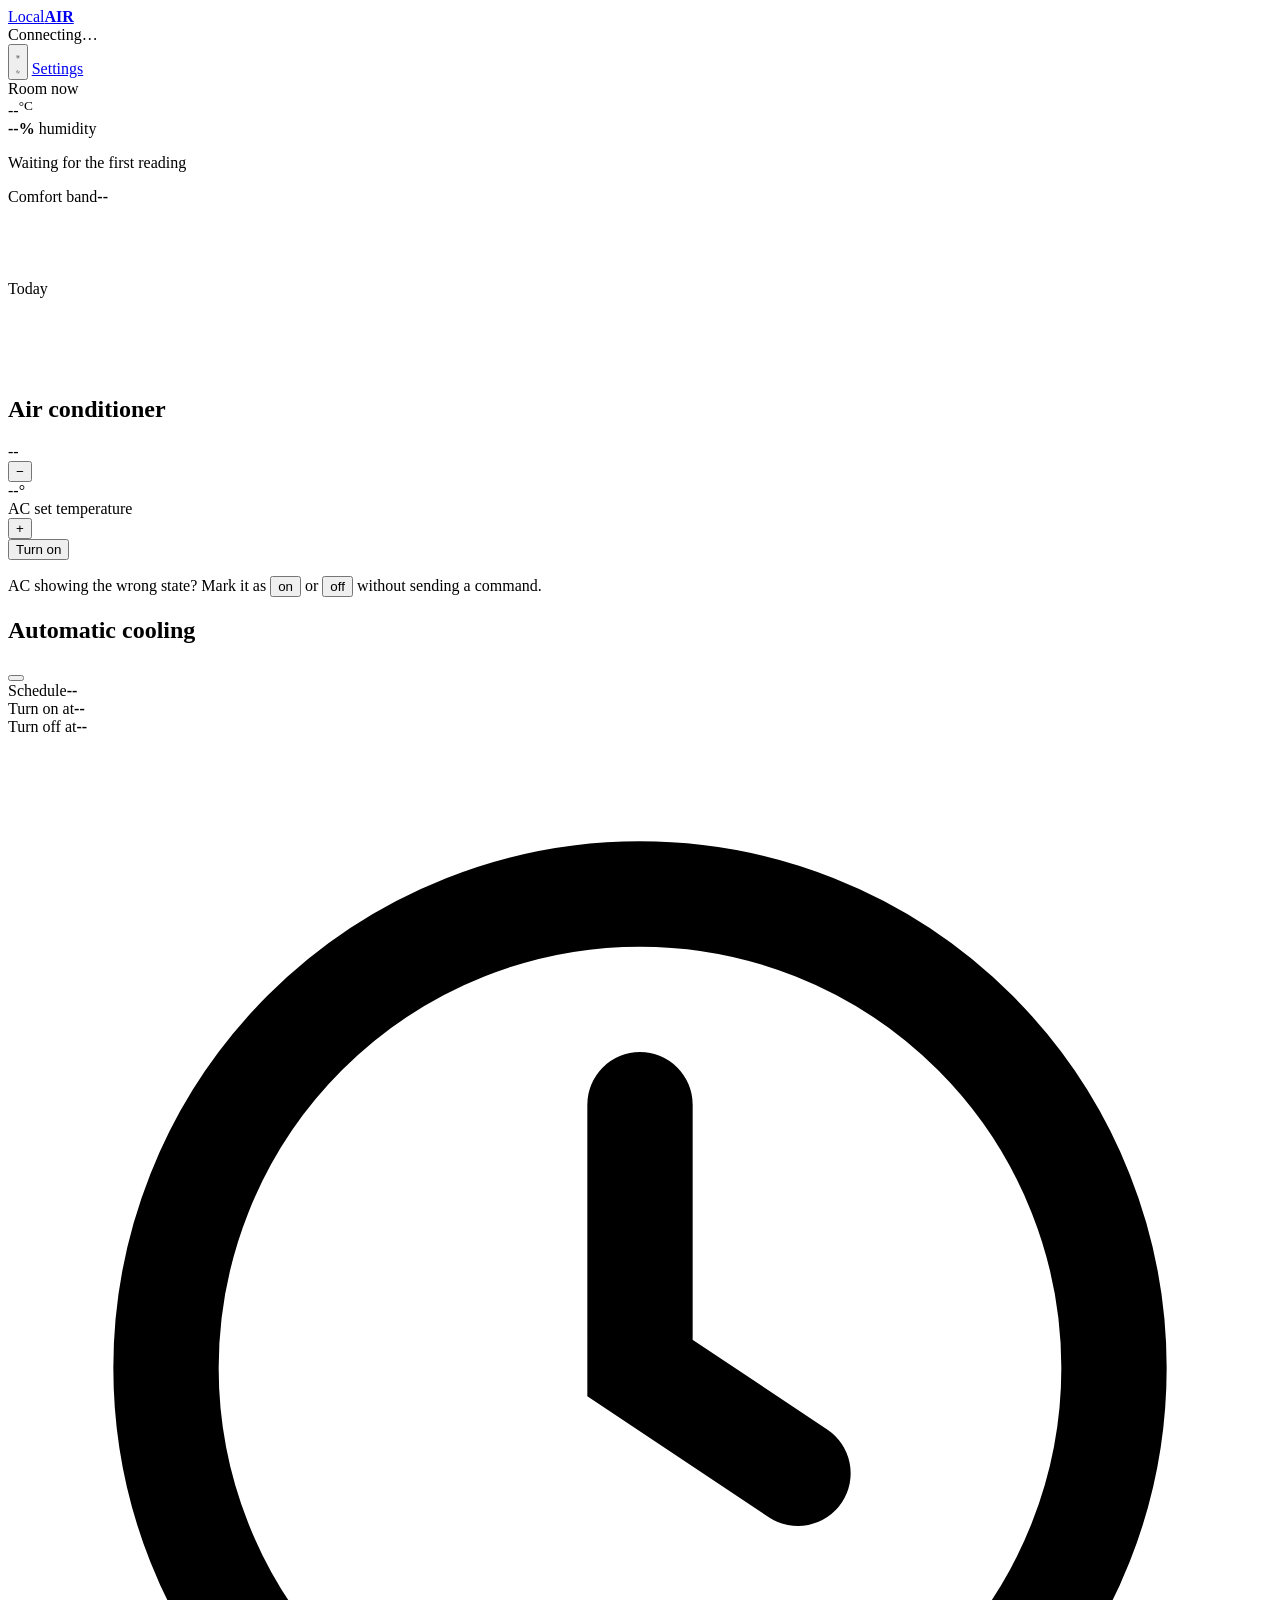
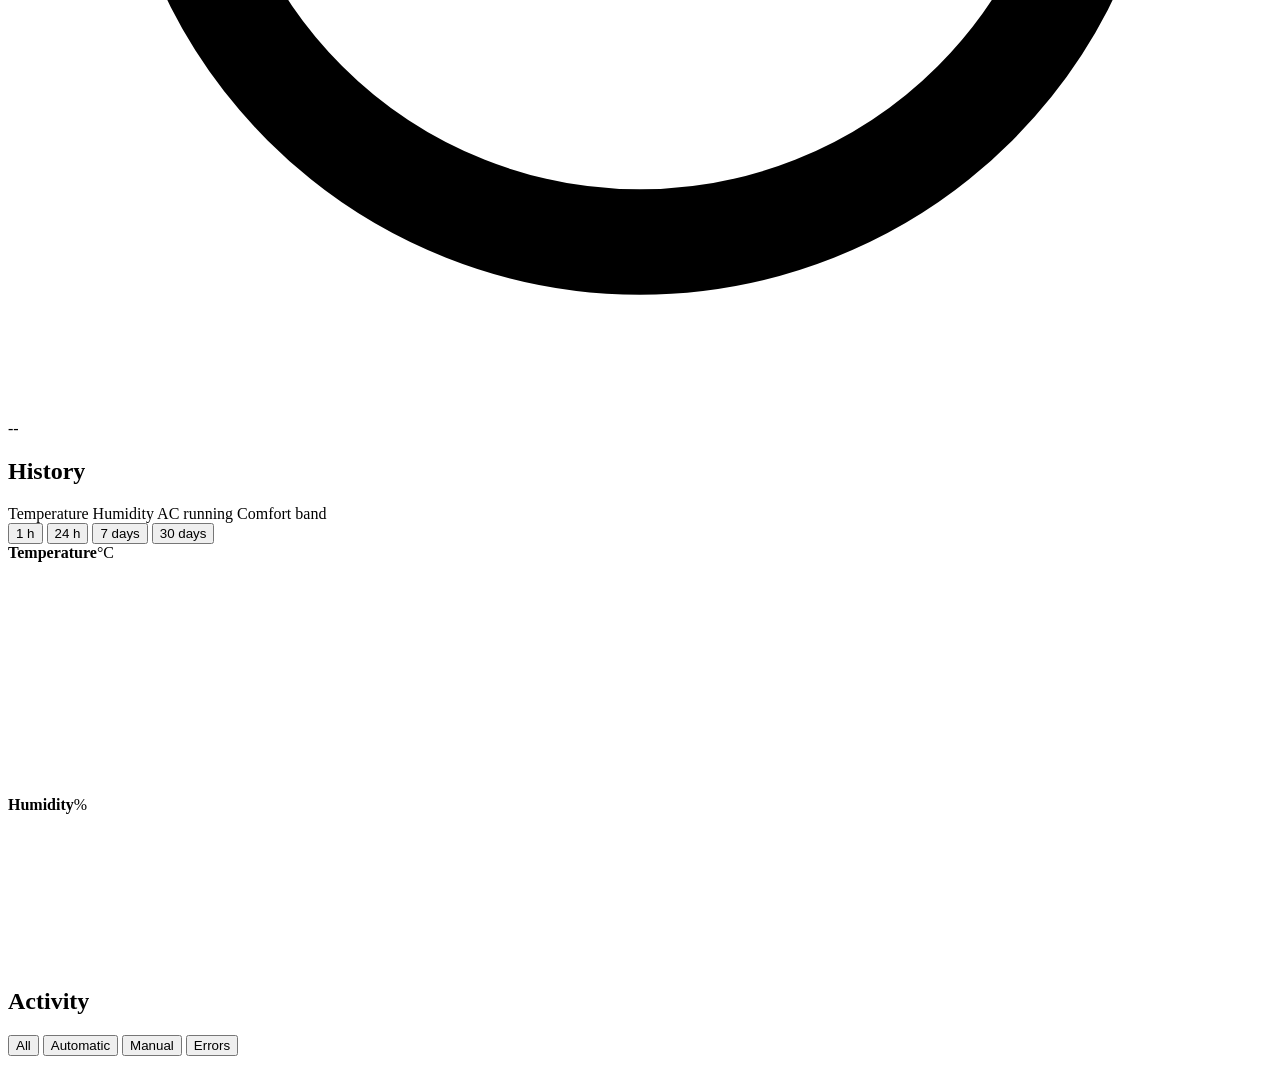
==== src/static/index.html @ 76533962 "feat(ui): redesign dashboard and settings; hand back AC after schedule Move the dashboard and Settin" ====
<!doctype html>
<html lang="en" data-theme="dark">
<head>
  <meta charset="utf-8">
  <meta name="viewport" content="width=device-width, initial-scale=1">
  <title>LocalAIR</title>
  <link rel="icon" type="image/png" href="/localair.png">
  <link rel="apple-touch-icon" href="/localair.png">
  <script src="/static/theme.js"></script>
  <link rel="stylesheet" href="/static/app.css">
  <link rel="stylesheet" href="/static/dashboard.css">
</head>
<body>
<main>
  <header class="top">
    <a class="mark" href="/">Local<b>AIR</b></a>
    <div class="end">
      <div class="status" id="status"><i class="dot" id="statusDot"></i><span id="statusText">Connecting…</span><span class="long" id="statusTime"></span></div>
      <button class="icon-btn" id="themeToggle" type="button">
        <svg class="icon-sun" viewBox="0 0 24 24" fill="none" stroke="currentColor" stroke-width="2" stroke-linecap="round"><circle cx="12" cy="12" r="4"/><path d="M12 2v2M12 20v2M4.9 4.9l1.4 1.4M17.7 17.7l1.4 1.4M2 12h2M20 12h2M4.9 19.1l1.4-1.4M17.7 6.3l1.4-1.4"/></svg>
        <svg class="icon-moon" viewBox="0 0 24 24" fill="none" stroke="currentColor" stroke-width="2" stroke-linecap="round" stroke-linejoin="round"><path d="M21 12.8A9 9 0 1 1 11.2 3a7 7 0 0 0 9.8 9.8z"/></svg>
      </button>
      <a class="btn-quiet" href="/settings">Settings</a>
    </div>
  </header>

  <section class="instrument" aria-label="Room">
    <div class="reading">
      <div class="label">Room now</div>
      <div class="temp num" id="roomTemp">--<sup>°C</sup></div>
      <div class="humid"><strong class="num" id="roomHumidity">--%</strong> humidity</div>
      <p class="verdict" id="verdict">Waiting for the first reading<span id="verdictDetail"></span></p>
    </div>
    <div class="gauges">
      <div>
        <div class="gauge-title"><span>Comfort band</span><strong id="bandLabel">--</strong></div>
        <svg id="bandGauge" class="gauge" height="70" role="img" aria-label="Room temperature against the comfort band"></svg>
      </div>
      <div>
        <div class="gauge-title"><span>Today</span><span id="todaySummary"></span></div>
        <svg id="todayStrip" class="gauge" height="74" role="img" aria-label="Today's schedule and AC running times"></svg>
      </div>
    </div>
  </section>

  <section class="panels">
    <div class="panel">
      <div class="panel-head"><h2>Air conditioner</h2><span class="pill" id="powerState">--</span></div>
      <div class="ac-row">
        <button class="step" id="tempDown" type="button" aria-label="Lower AC temperature">−</button>
        <div class="setpoint"><div class="num" id="setpoint">--°</div><div>AC set temperature</div></div>
        <button class="step" id="tempUp" type="button" aria-label="Raise AC temperature">+</button>
      </div>
      <button class="power-btn" id="powerButton" type="button">Turn on</button>
      <p class="feedback" id="feedback" role="status"></p>
      <div class="fix">AC showing the wrong state? Mark it as
        <button class="link" type="button" data-power="on">on</button> or
        <button class="link" type="button" data-power="off">off</button>
        without sending a command.</div>
    </div>
    <div class="panel">
      <div class="panel-head">
        <h2 id="automationLabel">Automatic cooling</h2>
        <button class="switch" id="climateToggle" type="button" aria-labelledby="automationLabel" aria-pressed="false"></button>
      </div>
      <div class="rules">
        <div><span>Schedule</span><strong id="ruleSchedule">--</strong></div>
        <div><span>Turn on at</span><strong id="ruleOn">--</strong></div>
        <div><span>Turn off at</span><strong id="ruleOff">--</strong></div>
      </div>
      <div class="next">
        <div class="glyph" id="nextGlyph"><svg viewBox="0 0 24 24" fill="none" stroke="currentColor" stroke-width="2" stroke-linecap="round"><circle cx="12" cy="12" r="9"/><path d="M12 7v5l3 2"/></svg></div>
        <p><span id="nextTitle">--</span><span class="sub" id="nextDetail"></span></p>
      </div>
    </div>
  </section>

  <section class="history">
    <div class="section-head">
      <h2>History</h2>
      <div class="legend" aria-hidden="true">
        <span><i class="key line" style="background:var(--warm)"></i>Temperature</span>
        <span><i class="key line" style="background:var(--humid)"></i>Humidity</span>
        <span><i class="key ac"></i>AC running</span>
        <span><i class="key band"></i>Comfort band</span>
      </div>
      <div class="seg" role="radiogroup" aria-label="History range">
        <button type="button" role="radio" data-range="1h">1 h</button>
        <button type="button" role="radio" data-range="24h">24 h</button>
        <button type="button" role="radio" data-range="7d">7 days</button>
        <button type="button" role="radio" data-range="30d">30 days</button>
      </div>
    </div>
    <div class="chart-wrap" id="charts">
      <div class="chart-label"><strong>Temperature</strong><span>°C</span></div>
      <svg id="tempChart" class="chart" height="230" role="img" aria-label="Room temperature history"></svg>
      <div class="chart-label"><strong>Humidity</strong><span>%</span></div>
      <svg id="humidChart" class="chart" height="150" role="img" aria-label="Humidity history"></svg>
      <p class="empty" id="chartEmpty" hidden>No readings in this period yet.</p>
      <div class="tooltip" id="tooltip" role="tooltip" hidden></div>
    </div>
  </section>

  <section class="activity">
    <div class="section-head">
      <h2>Activity</h2>
      <div class="chips" aria-label="Activity filter">
        <button type="button" data-filter="all" class="on">All</button>
        <button type="button" data-filter="automatic">Automatic</button>
        <button type="button" data-filter="manual">Manual</button>
        <button type="button" data-filter="errors">Errors</button>
      </div>
    </div>
    <ul class="events" id="events"></ul>
    <p class="empty" id="eventsEmpty" hidden>Nothing here yet.</p>
    <button class="more" id="eventsMore" type="button" hidden>Show more</button>
  </section>
</main>
<script src="/static/dashboard.js"></script>
</body>
</html>
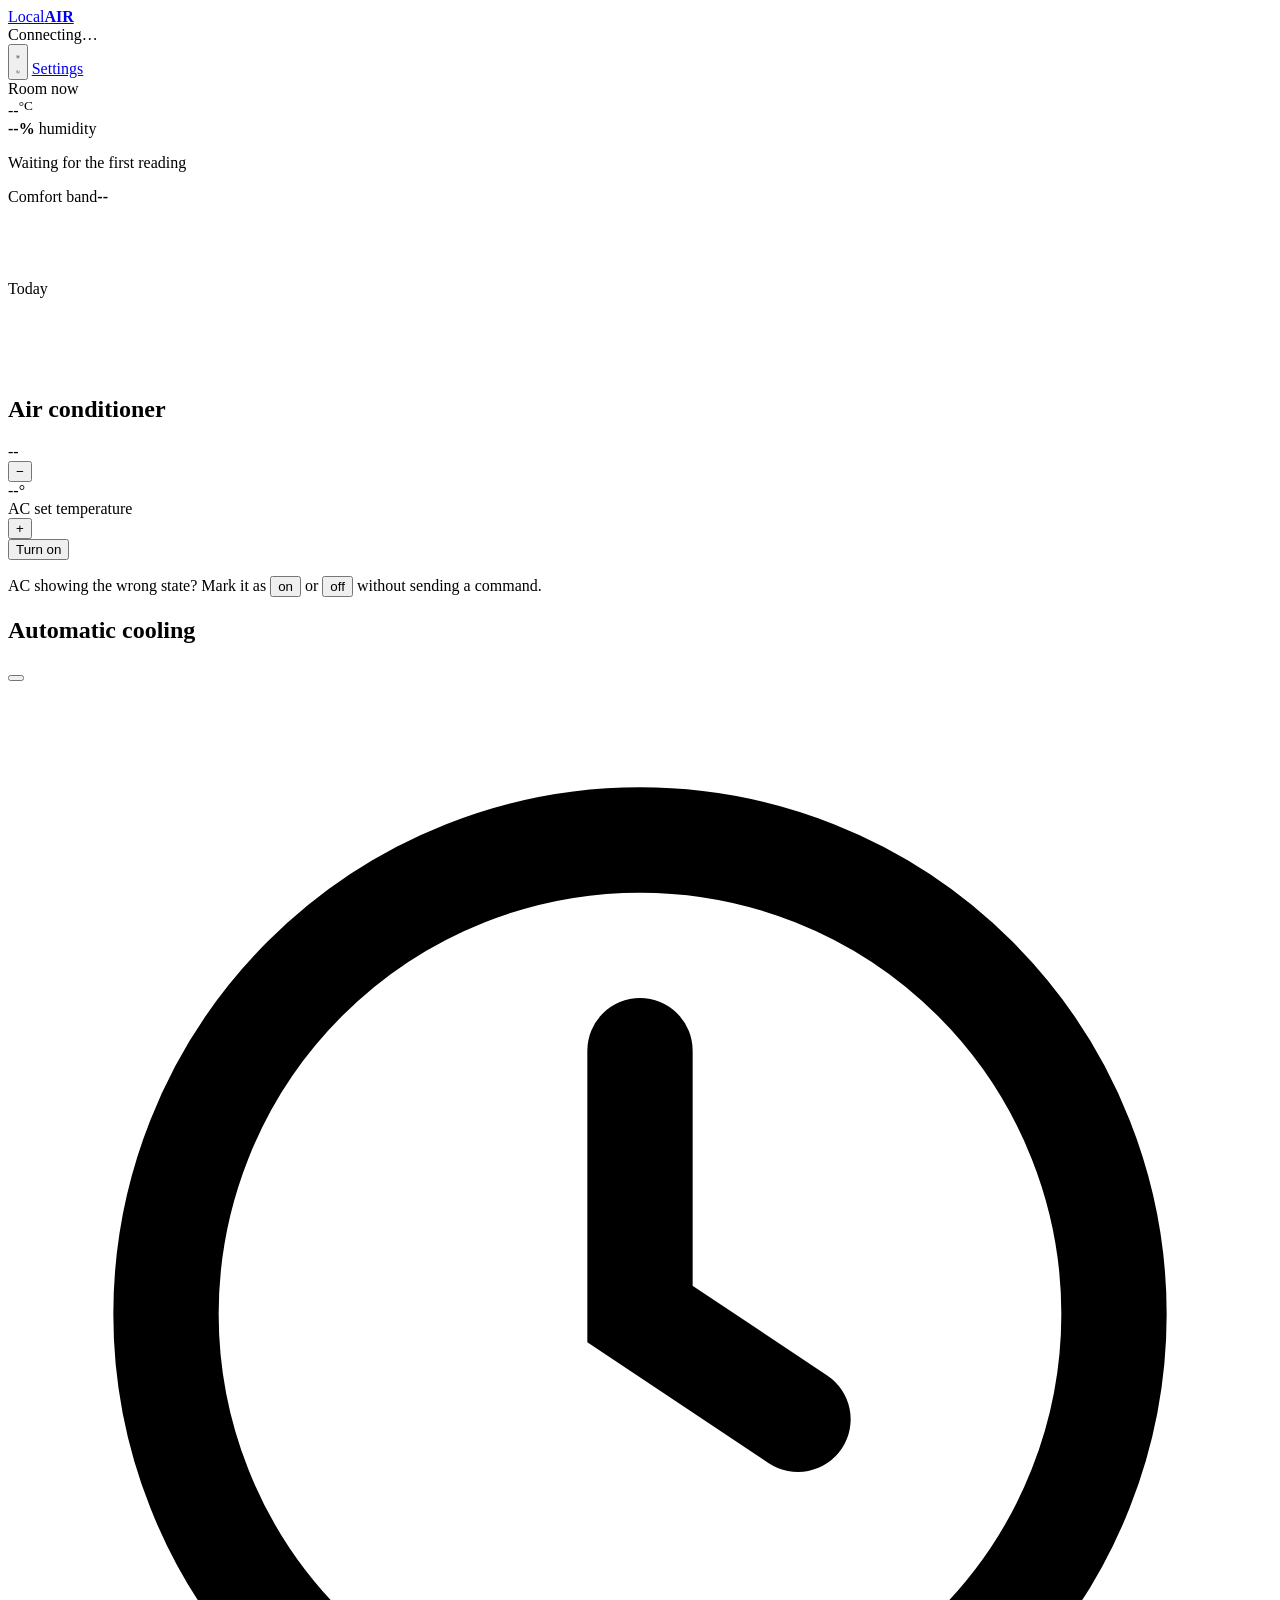
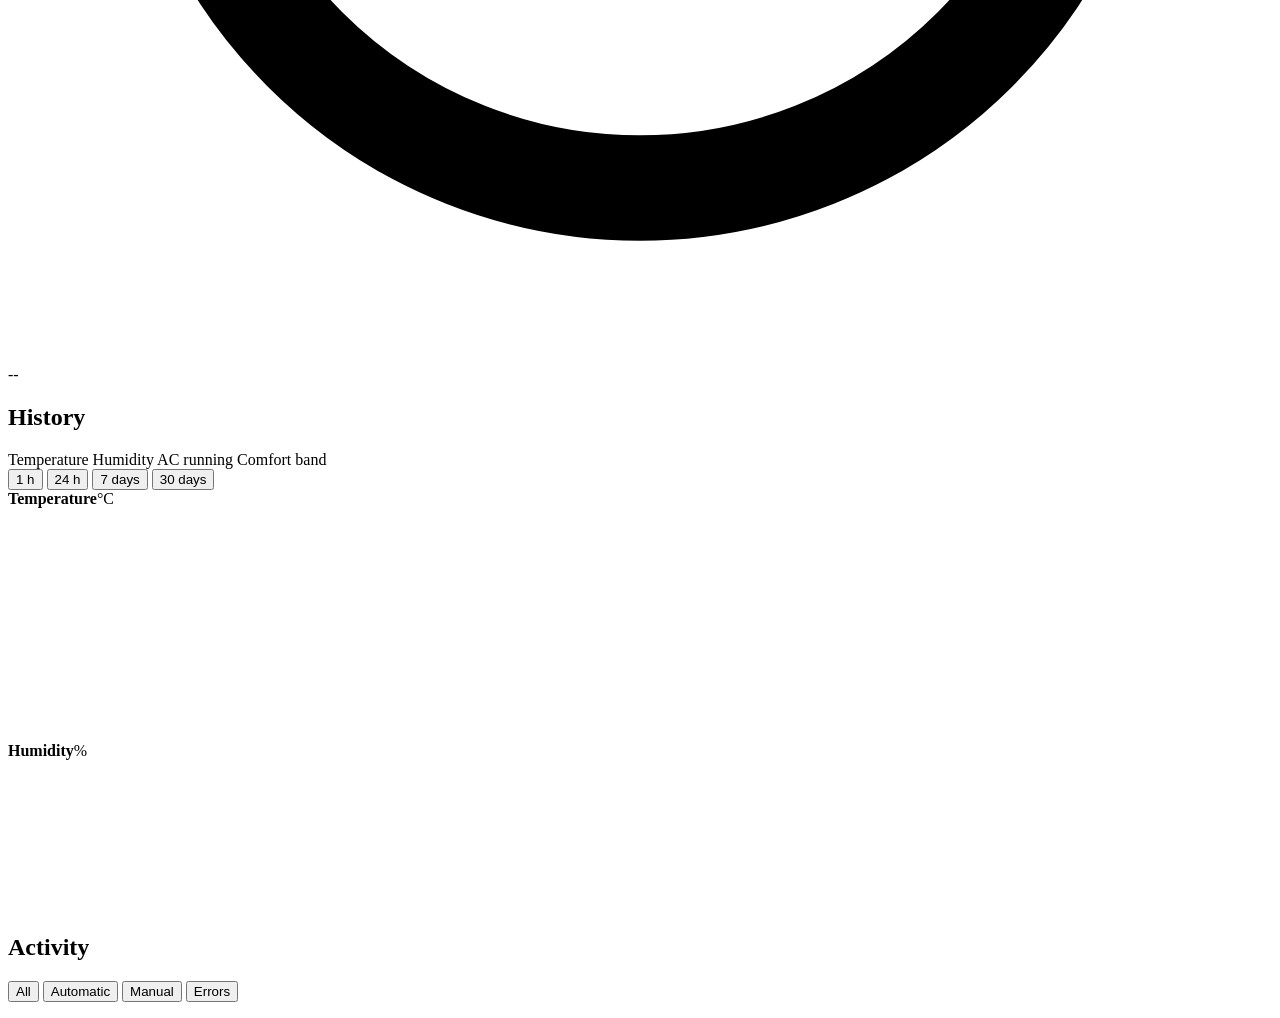
==== commit 6b38473d: "feat(dashboard): list every cooling period in the automation panel Show one row per switched-on peri" ====
--- a/src/static/index.html
+++ b/src/static/index.html
@@ -4,8 +4,8 @@
   <meta charset="utf-8">
   <meta name="viewport" content="width=device-width, initial-scale=1">
   <title>LocalAIR</title>
-  <link rel="icon" type="image/png" href="/localair.png">
-  <link rel="apple-touch-icon" href="/localair.png">
+  <link rel="icon" type="image/png" href="/localair.png?v=2">
+  <link rel="apple-touch-icon" href="/localair.png?v=2">
   <script src="/static/theme.js"></script>
   <link rel="stylesheet" href="/static/app.css">
   <link rel="stylesheet" href="/static/dashboard.css">
@@ -63,11 +63,7 @@
         <h2 id="automationLabel">Automatic cooling</h2>
         <button class="switch" id="climateToggle" type="button" aria-labelledby="automationLabel" aria-pressed="false"></button>
       </div>
-      <div class="rules">
-        <div><span>Schedule</span><strong id="ruleSchedule">--</strong></div>
-        <div><span>Turn on at</span><strong id="ruleOn">--</strong></div>
-        <div><span>Turn off at</span><strong id="ruleOff">--</strong></div>
-      </div>
+      <div class="rules" id="rules"></div>
       <div class="next">
         <div class="glyph" id="nextGlyph"><svg viewBox="0 0 24 24" fill="none" stroke="currentColor" stroke-width="2" stroke-linecap="round"><circle cx="12" cy="12" r="9"/><path d="M12 7v5l3 2"/></svg></div>
         <p><span id="nextTitle">--</span><span class="sub" id="nextDetail"></span></p>
